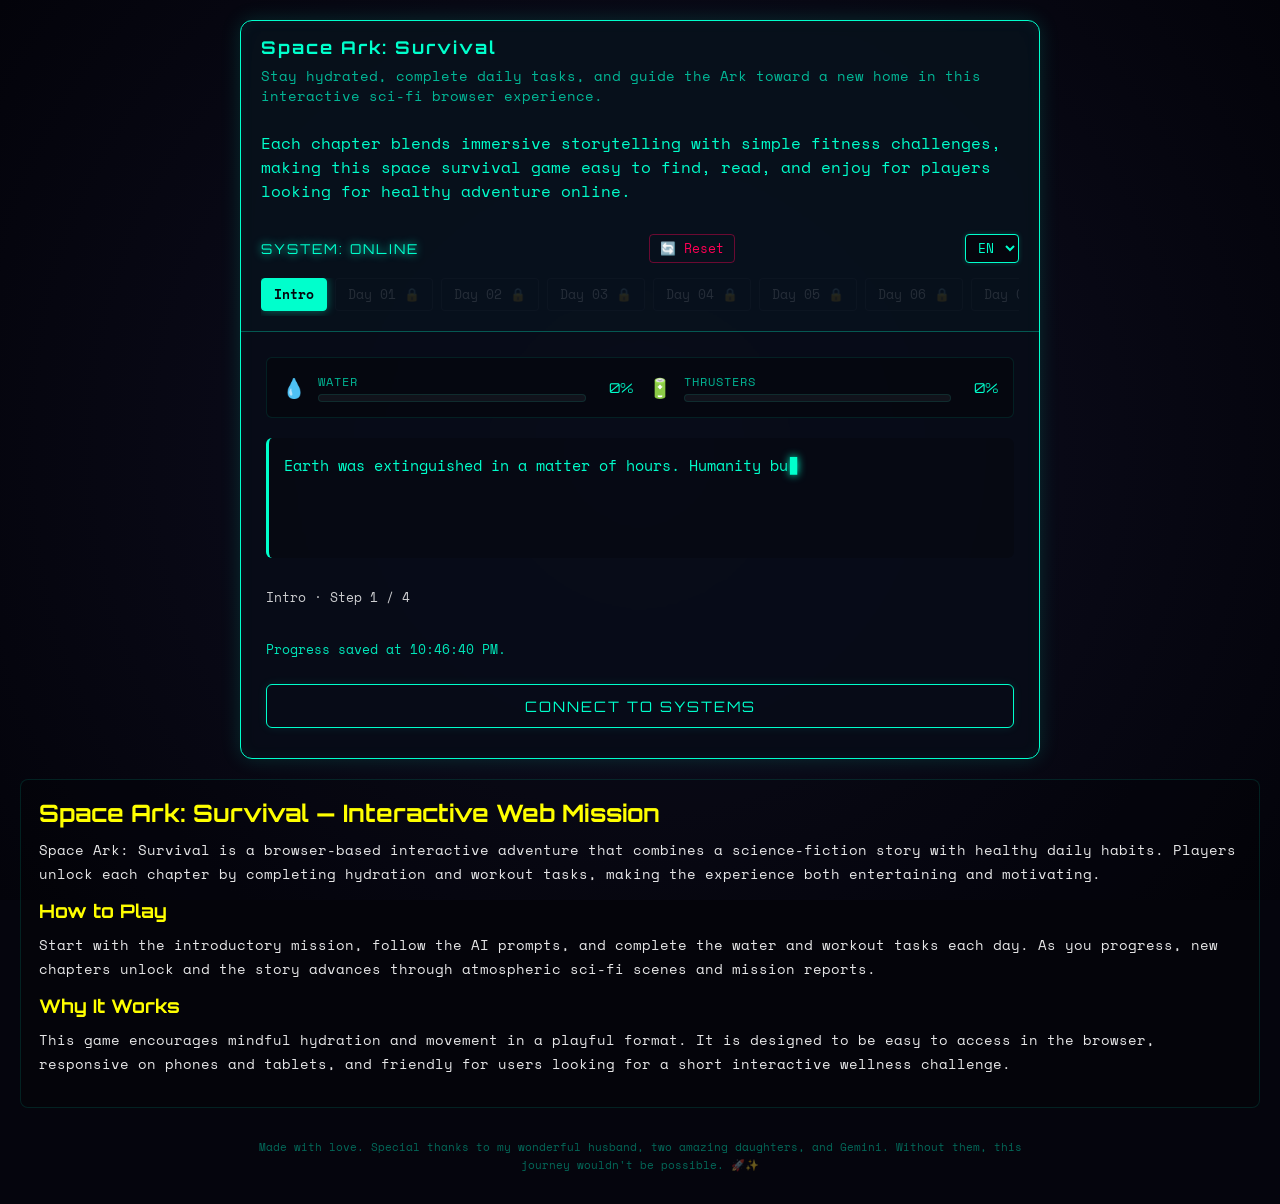
==== index-new.html @ a956c97c "Initial Space Ark website setup" ====
<!DOCTYPE html>
<html lang="en">
<head>
    <meta charset="UTF-8">
    <meta name="viewport" content="width=device-width, initial-scale=1.0">
    <title>Space Ark: Survival</title>
    <meta name="description" content="Space Ark: Survival is an interactive browser-based space adventure game that encourages hydration, exercise, and daily mission progress through a futuristic sci-fi storyline.">
    <meta name="keywords" content="space ark, survival game, browser game, interactive story, hydration challenge, fitness game, daily missions, sci-fi adventure">
    <meta name="author" content="Space Ark">
    <meta name="theme-color" content="#05050d">
    <link rel="canonical" href="https://yannnapol-a11y.github.io/space-ark/">
    <link rel="alternate" hreflang="en" href="https://yannnapol-a11y.github.io/space-ark/">
    <link rel="alternate" hreflang="ru" href="https://yannnapol-a11y.github.io/space-ark/">
    <link rel="alternate" hreflang="sr" href="https://yannnapol-a11y.github.io/space-ark/">
    <link rel="alternate" hreflang="x-default" href="https://yannnapol-a11y.github.io/space-ark/">
    <meta property="og:title" content="Space Ark: Survival">
    <meta property="og:description" content="Play an immersive space mission game, complete daily hydration and workout tasks, and unlock new chapters as you guide the Ark to a new home.">
    <meta property="og:type" content="website">
    <meta property="og:locale" content="en_US">
    <meta property="og:url" content="https://yannnapol-a11y.github.io/space-ark/">
    <meta property="og:image" content="https://yannnapol-a11y.github.io/space-ark/og-image.svg">
    <meta property="twitter:card" content="summary_large_image">
    <meta property="twitter:title" content="Space Ark: Survival">
    <meta property="twitter:description" content="Interactive web experience combining hydration, exercise and sci-fi storytelling in a space survival game.">
    <meta property="twitter:image" content="https://yannnapol-a11y.github.io/space-ark/og-image.svg">
    <meta property="twitter:image:alt" content="Space Ark: Survival social preview image">
    <link rel="icon" href="icon.svg" type="image/svg+xml">
    <link rel="apple-touch-icon" href="icon.svg">
    <link rel="manifest" href="manifest.webmanifest">
    <script type="application/ld+json">
    {
      "@context": "https://schema.org",
      "@type": "WebPage",
      "name": "Space Ark: Survival",
      "description": "Interactive browser-based space adventure that encourages hydration and fitness through daily mission challenges.",
      "inLanguage": "en",
      "mainEntity": {
        "@type": "SoftwareApplication",
        "name": "Space Ark: Survival",
        "applicationCategory": "Game",
        "operatingSystem": "Web",
        "about": "Interactive fitness and hydration game set on a space ark.",
        "description": "An immersive sci-fi browser game that blends hydration reminders and workout motivation with an adventure storyline."
      }
    }
    </script>
    <link rel="preconnect" href="https://fonts.googleapis.com">
    <link rel="preconnect" href="https://fonts.gstatic.com" crossorigin>
    <link href="https://fonts.googleapis.com/css2?family=Orbitron:wght@400;700&family=Space+Mono:ital,wght@0,400;0,700;1,400;1,700&display=swap" rel="stylesheet">
    <link rel="stylesheet" href="style-new.css">
</head>
<body>
    <a href="#main-content" class="skip-link">Skip to main content</a>
    <div class="stars"></div>

    <div class="terminal">
        <header class="terminal-header">
            <div class="terminal-title">
                <h1>Space Ark: Survival</h1>
                <p class="hero-summary">Stay hydrated, complete daily tasks, and guide the Ark toward a new home in this interactive sci-fi browser experience.</p>
                <p class="hero-detail">Each chapter blends immersive storytelling with simple fitness challenges, making this space survival game easy to find, read, and enjoy for players looking for healthy adventure online.</p>
            </div>
            <div class="status-container">
                <span class="status-indicator" id="status-indicator">SYSTEM: ONLINE</span>
                <button type="button" class="reset-btn" id="reset-btn" title="Reset progress">🔄 Reset</button>
                
                <label for="lang-select" class="sr-only">Language</label>
                <select id="lang-select" class="lang-select" aria-label="Language selector">
                    <option value="en">EN</option>
                    <option value="ru">RU</option>
                    <option value="sr">SR</option>
                </select>
            </div>
            <nav class="day-nav" id="dayNav" aria-label="Chapter navigation"></nav>
        </header>

        <main id="main-content" class="terminal-body">
            <section class="status-section" aria-labelledby="status-title">
                <h2 id="status-title" class="sr-only">Mission status</h2>
                <div class="hud">
                    <div class="hud-item">
                        <span class="hud-icon" aria-hidden="true">💧</span>
                        <div class="hud-bar-wrapper">
                            <span class="hud-label" id="label-water">Water</span>
                            <div class="hud-bar"><div class="hud-fill" id="hud-water"></div></div>
                        </div>
                        <span class="hud-percent" id="hud-water-txt">0%</span>
                    </div>
                    <div class="hud-item">
                        <span class="hud-icon" aria-hidden="true">🔋</span>
                        <div class="hud-bar-wrapper">
                            <span class="hud-label" id="label-energy">Thrusters</span>
                            <div class="hud-bar"><div class="hud-fill" id="hud-energy"></div></div>
                        </div>
                        <span class="hud-percent" id="hud-energy-txt">0%</span>
                    </div>
                </div>
            </section>

            <section class="story-section" aria-labelledby="story-title">
                <h2 id="story-title" class="sr-only">Current mission log</h2>
                <div class="output-wrapper">
                    <p id="story-text" class="typing-text" role="status" aria-live="polite" aria-atomic="true"></p>
                </div>
            </section>

            <div class="progress-indicator" id="progress-indicator" aria-live="polite"></div>
            <div class="save-state" id="save-state" aria-live="polite"></div>
            <div class="storage-warning hidden" id="storage-warning" role="alert">
                Warning: local storage is unavailable. Progress will not be saved.
            </div>

            <button type="button" id="action-btn" class="action-btn">START SYSTEMS CALIBRATION</button>
        </main>
    </div>

    <section class="seo-content" aria-labelledby="seo-heading">
        <h2 id="seo-heading">Space Ark: Survival — Interactive Web Mission</h2>
        <p>Space Ark: Survival is a browser-based interactive adventure that combines a science-fiction story with healthy daily habits. Players unlock each chapter by completing hydration and workout tasks, making the experience both entertaining and motivating.</p>
        <h3>How to Play</h3>
        <p>Start with the introductory mission, follow the AI prompts, and complete the water and workout tasks each day. As you progress, new chapters unlock and the story advances through atmospheric sci-fi scenes and mission reports.</p>
        <h3>Why It Works</h3>
        <p>This game encourages mindful hydration and movement in a playful format. It is designed to be easy to access in the browser, responsive on phones and tablets, and friendly for users looking for a short interactive wellness challenge.</p>
    </section>

    <footer class="terminal-footer">
        <p id="footer-thanks">Made with love. Special thanks to my wonderful husband, two amazing daughters, and Gemini. Without them, this journey wouldn't be possible. 🚀✨</p>
    </footer>

    <script src="script-new.js"></script>
</body>
</html>
---- style-new.css ----
*, *::before, *::after {
    box-sizing: border-box;
}

:root {
    --neon-cyan: #00ffcc;
    --neon-pink: #ff0055;
    --neon-yellow: #ffff00;
    --bg-dark: #05050d;
    --terminal-bg: rgba(8, 12, 24, 0.85);
    --font-title: 'Orbitron', sans-serif;
    --font-body: 'Space Mono', monospace;
}

body {
    background-color: var(--bg-dark);
    color: var(--neon-cyan);
    font-family: var(--font-body);
    margin: 0;
    padding: 20px;
    display: flex;
    flex-direction: column;
    justify-content: center;
    align-items: center;
    min-height: 100vh;
    box-sizing: border-box;
    overflow-x: hidden;
    touch-action: manipulation;
}

button,
input,
select,
textarea {
    touch-action: manipulation;
    -webkit-tap-highlight-color: transparent;
}

.stars {
    position: fixed;
    top: 0; left: 0;
    width: 100%; height: 100%;
    background: radial-gradient(circle, rgba(16,16,36,1) 0%, rgba(3,3,10,1) 100%);
    z-index: -1;
    overflow: hidden;
}

.star {
    position: absolute;
    background-color: #fff;
    border-radius: 50%;
    box-shadow: 0 0 6px #fff;
    opacity: 0;
    animation: blink infinite ease-in-out;
}

@keyframes blink {
    0%, 100% { opacity: 0; transform: scale(0.5); }
    50% { opacity: 0.8; transform: scale(1.2); }
}

.terminal {
    width: 100%;
    max-width: 800px;
    background-color: var(--terminal-bg);
    border: 1px solid var(--neon-cyan);
    border-radius: 12px;
    box-shadow: 0 0 20px rgba(0, 255, 204, 0.15), inset 0 0 15px rgba(0, 255, 204, 0.05);
    display: flex;
    flex-direction: column;
    overflow: hidden;
    backdrop-filter: blur(8px);
}

.terminal-header {
    border-bottom: 1px solid rgba(0, 255, 204, 0.3);
    padding: 15px 20px;
    background: rgba(0, 255, 204, 0.02);
}

.skip-link {
    position: absolute;
    left: 0;
    top: 0;
    transform: translateY(-120%);
    background: rgba(0, 0, 0, 0.9);
    color: var(--neon-cyan);
    padding: 10px 16px;
    z-index: 10;
    border-radius: 0 0 8px 0;
    text-decoration: none;
    transition: transform 0.2s ease;
}

.skip-link:focus-visible {
    transform: translateY(0);
    outline: 2px solid var(--neon-yellow);
}

.terminal-title {
    display: flex;
    flex-direction: column;
    gap: 8px;
    margin-bottom: 15px;
}

.terminal-title h1 {
    font-family: var(--font-title);
    font-size: 1.1rem;
    margin: 0;
    letter-spacing: 2px;
}

.hero-summary {
    margin: 0;
    color: rgba(0, 255, 204, 0.7);
    font-size: 0.85rem;
    line-height: 1.5;
}

.progress-indicator {
    color: rgba(255, 255, 255, 0.8);
    font-size: 0.8rem;
    margin: 10px 0 0;
    min-height: 24px;
}

.save-state {
    color: rgba(0, 255, 204, 0.9);
    font-size: 0.8rem;
    margin: 8px 0 0;
    min-height: 24px;
}

.storage-warning {
    background: rgba(255, 90, 90, 0.08);
    border: 1px solid rgba(255, 110, 110, 0.3);
    color: #ff9ea0;
    padding: 10px 14px;
    border-radius: 6px;
    font-size: 0.82rem;
    margin-top: 10px;
}

.nav-btn[aria-current="page"] {
    box-shadow: 0 0 16px rgba(255, 255, 255, 0.3);
}

.nav-btn:focus-visible,
.reset-btn:focus-visible,
.lang-select:focus-visible,
.action-btn:focus-visible,
.submit-btn:focus-visible,
.input-group input[type="number"]:focus-visible {
    outline: 2px solid var(--neon-cyan);
    outline-offset: 2px;
}

.status-container {
    display: flex;
    justify-content: space-between;
    align-items: center;
    margin-bottom: 15px;
}

.status-indicator {
    font-family: var(--font-title);
    font-size: 0.85rem;
    letter-spacing: 2px;
    text-shadow: 0 0 8px var(--neon-cyan);
}

.reset-btn {
    background: transparent;
    border: 1px solid rgba(255, 0, 85, 0.4);
    color: var(--neon-pink);
    font-family: var(--font-body);
    font-size: 0.8rem;
    padding: 4px 10px;
    border-radius: 4px;
    cursor: pointer;
    transition: all 0.2s ease;
}

.reset-btn:hover {
    background: rgba(255, 0, 85, 0.1);
    box-shadow: 0 0 8px var(--neon-pink);
}

.lang-select {
    background: var(--bg-dark);
    border: 1px solid var(--neon-cyan);
    color: var(--neon-cyan);
    font-family: var(--font-body);
    font-size: 0.8rem;
    padding: 3px 8px;
    border-radius: 4px;
    cursor: pointer;
    outline: none;
    box-shadow: 0 0 5px rgba(0, 255, 204, 0.2);
    transition: all 0.2s ease;
}

.lang-select:hover, .lang-select:focus {
    box-shadow: 0 0 10px var(--neon-cyan);
    background: rgba(0, 255, 204, 0.05);
}

.day-nav {
    display: flex;
    gap: 8px;
    overflow-x: auto;
    padding-bottom: 5px;
    scroll-snap-type: x mandatory;
}

.day-nav::-webkit-scrollbar {
    height: 4px;
}

.day-nav::-webkit-scrollbar-thumb {
    background: rgba(0, 255, 204, 0.3);
    border-radius: 2px;
}

.nav-btn {
    background: rgba(8, 16, 32, 0.6);
    border: 1px solid rgba(0, 255, 204, 0.2);
    color: rgba(0, 255, 204, 0.6);
    padding: 6px 12px;
    border-radius: 4px;
    cursor: pointer;
    font-family: var(--font-body);
    font-size: 0.8rem;
    white-space: nowrap;
    transition: all 0.2s ease;
    scroll-snap-align: start;
}

.nav-btn:hover:not(:disabled) {
    border-color: var(--neon-cyan);
    color: var(--neon-cyan);
    background: rgba(0, 255, 204, 0.05);
}

.nav-btn.active {
    border-color: var(--neon-cyan);
    color: var(--bg-dark);
    background-color: var(--neon-cyan);
    box-shadow: 0 0 10px rgba(0, 255, 204, 0.4);
    font-weight: bold;
}

.nav-btn:disabled {
    opacity: 0.4;
    cursor: not-allowed;
    border-color: rgba(255, 255, 255, 0.05);
    color: rgba(255, 255, 255, 0.3);
}

.terminal-body {
    padding: 25px;
    display: flex;
    flex-direction: column;
    gap: 20px;
    padding-bottom: 30px;
}

.seo-content {
    background: rgba(0, 0, 0, 0.2);
    border: 1px solid rgba(0, 255, 204, 0.12);
    padding: 18px;
    border-radius: 8px;
    color: rgba(255, 255, 255, 0.9);
    margin: 20px 0 0;
}

.seo-content h2,
.seo-content h3 {
    margin: 0 0 10px;
    color: var(--neon-yellow);
    font-family: var(--font-title);
}

.seo-content p {
    margin: 0 0 12px;
    line-height: 1.7;
    font-size: 0.9rem;
}

.hud {
    display: grid;
    grid-template-columns: 1fr 1fr;
    gap: 15px;
    background: rgba(0, 0, 0, 0.3);
    padding: 15px;
    border-radius: 6px;
    border: 1px solid rgba(0, 255, 204, 0.1);
}

.hud-item {
    display: flex;
    align-items: center;
    gap: 12px;
}

.hud-icon {
    font-size: 1.2rem;
}

.hud-bar-wrapper {
    flex-grow: 1;
}

.hud-label {
    font-size: 0.75rem;
    text-transform: uppercase;
    letter-spacing: 1px;
    display: block;
    margin-bottom: 4px;
    color: rgba(0, 255, 204, 0.7);
}

.hud-bar {
    height: 8px;
    background: rgba(255, 255, 255, 0.05);
    border-radius: 4px;
    overflow: hidden;
    border: 1px solid rgba(0, 255, 204, 0.1);
}

.hud-fill {
    width: 0;
    height: 100%;
    background: linear-gradient(90deg, #00b3ff, var(--neon-cyan));
    box-shadow: 0 0 8px var(--neon-cyan);
    transition: width 0.4s ease;
}

#hud-energy {
    background: linear-gradient(90deg, #ff0055, var(--neon-yellow));
    box-shadow: 0 0 8px var(--neon-pink);
}

.hud-percent {
    font-family: var(--font-title);
    font-size: 0.85rem;
    min-width: 35px;
    text-align: right;
}

.output-wrapper {
    min-height: 120px;
    background: rgba(0,0,0,0.2);
    padding: 15px;
    border-radius: 6px;
    border-left: 3px solid var(--neon-cyan);
}

.typing-text {
    line-height: 1.6;
    font-size: 0.95rem;
    margin: 0;
    white-space: pre-line;
}

/* Мигающий курсор во время печати */
.typing-cursor::after {
    content: '▋';
    color: var(--neon-cyan);
    animation: cursor-blink 0.7s step-end infinite;
    margin-left: 2px;
    text-shadow: 0 0 8px var(--neon-cyan);
}

@keyframes cursor-blink {
    0%, 100% { opacity: 1; }
    50% { opacity: 0; }
}


.orion-talk {
    color: #fff;
    border-left: 2px solid var(--neon-pink);
    padding-left: 15px;
    margin-bottom: 25px;
    font-style: italic;
}

.interactive-section {
    background: rgba(0, 255, 204, 0.01);
    border: 1px solid rgba(0, 255, 204, 0.1);
    border-radius: 6px;
    padding: 15px;
    margin-bottom: 20px;
}

.interactive-section h3 {
    margin-top: 0;
    font-family: var(--font-title);
    font-size: 0.85rem;
    letter-spacing: 1px;
    color: var(--neon-yellow);
    margin-bottom: 12px;
}

.task-item {
    display: flex;
    align-items: flex-start;
    gap: 10px;
    margin-bottom: 8px;
}

.task-item input[type="checkbox"] {
    margin-top: 4px;
    accent-color: var(--neon-cyan);
    cursor: pointer;
}

.task-item label {
    cursor: pointer;
    line-height: 1.4;
    font-size: 0.85rem;
}

.juice-box {
    background: rgba(0, 255, 204, 0.05);
    border: 1px dashed var(--neon-cyan);
    padding: 10px;
    border-radius: 4px;
    font-size: 0.8rem;
    margin-top: 8px;
    color: #fff;
}

.hidden {
    display: none !important;
}

.sr-only {
    position:absolute;
    width:1px;
    height:1px;
    padding:0;
    margin:-1px;
    overflow:hidden;
    clip:rect(0,0,0,0);
    border:0;
    white-space:nowrap;
}

.next-day-btn {
    margin-top: 20px;
}

.bonus-box {
    border-color: var(--neon-pink);
    background: rgba(255, 0, 85, 0.03);
}

.workout-desc {
    font-size: 0.85rem;
    line-height: 1.5;
    margin-bottom: 15px;
}

.workout-form {
    display: flex;
    flex-direction: column;
    gap: 8px;
}

.workout-form label {
    font-size: 0.75rem;
    color: rgba(0, 255, 204, 0.7);
}

.input-group {
    display: flex;
    gap: 10px;
}

.input-group input[type="number"] {
    background: var(--bg-dark);
    border: 1px solid rgba(0, 255, 204, 0.3);
    color: #fff;
    padding: 8px;
    font-family: var(--font-body);
    border-radius: 4px;
    width: 80px;
    outline: none;
}

.input-group input[type="number"]:focus {
    border-color: var(--neon-cyan);
    box-shadow: 0 0 8px rgba(0, 255, 204, 0.3);
}

.submit-btn {
    background: transparent;
    border: 1px solid var(--neon-cyan);
    color: var(--neon-cyan);
    padding: 8px 16px;
    font-family: var(--font-body);
    font-size: 0.8rem;
    border-radius: 4px;
    cursor: pointer;
    transition: all 0.2s ease;
}

.submit-btn:hover {
    background: rgba(0, 255, 204, 0.1);
    box-shadow: 0 0 10px rgba(0, 255, 204, 0.3);
}

.action-btn {
    background: transparent;
    border: 1px solid var(--neon-cyan);
    color: var(--neon-cyan);
    font-family: var(--font-title);
    padding: 12px 24px;
    font-size: 0.9rem;
    border-radius: 6px;
    cursor: pointer;
    letter-spacing: 2px;
    box-shadow: 0 0 10px rgba(0, 255, 204, 0.1);
    transition: all 0.3s ease;
    align-self: center;
    width: 100%;
}

.action-btn:hover {
    background-color: var(--neon-cyan);
    color: var(--bg-dark);
    box-shadow: 0 0 15px rgba(0, 255, 204, 0.5);
    font-weight: bold;
}

.next-day-btn {
    border-color: var(--neon-yellow);
    color: var(--neon-yellow);
    box-shadow: 0 0 10px rgba(255, 255, 0, 0.1);
}

.next-day-btn:hover {
    background-color: var(--neon-yellow);
    color: var(--bg-dark);
    box-shadow: 0 0 15px rgba(255, 255, 0, 0.5);
}

.victory-container h2 {
    font-family: var(--font-title);
    color: var(--neon-yellow);
    text-align: center;
    margin-top: 0;
}

.victory-log-title {
    color: var(--neon-pink);
    margin-bottom: 10px;
}

.victory-stats {
    display: flex;
    gap: 20px;
    margin-bottom: 20px;
    flex-wrap: wrap;
    justify-content: center;
}

.stat-box {
    border: 1px solid var(--neon-cyan);
    padding: 10px;
    border-radius: 4px;
    min-width: 160px;
    text-align: center;
}

.victory-step {
    margin-bottom: 15px;
}

.terminal-footer {
    width: 100%;
    max-width: 800px;
    margin-top: 30px;
    margin-bottom: 10px;
    text-align: center;
    font-size: 0.7rem;
    line-height: 1.6;
    color: rgba(0, 255, 204, 0.4);
    font-family: var(--font-body);
}

.terminal-footer p {
    margin: 0;
}

@media (prefers-reduced-motion: reduce) {
    * {
        scroll-behavior: auto !important;
        transition-duration: 0.01ms !important;
        animation-duration: 0.01ms !important;
        animation-iteration-count: 1 !important;
    }
}

/* ============================================
   МОБИЛЬНАЯ АДАПТАЦИЯ
   ============================================ */

/* Планшеты и большие телефоны (до 768px) */
@media (max-width: 768px) {
    body {
        padding: 10px;
        justify-content: flex-start;
        padding-top: 10px;
    }

    .terminal {
        border-radius: 8px;
    }

    .terminal-header {
        padding: 12px 15px;
    }

    .status-container {
        flex-wrap: wrap;
        gap: 8px;
        margin-bottom: 10px;
    }

    .status-indicator {
        font-size: 0.75rem;
        letter-spacing: 1px;
        flex: 1 1 auto;
    }

    .reset-btn {
        padding: 6px 12px;
        font-size: 0.75rem;
        min-height: 36px; /* удобнее тапать */
    }

    .lang-select {
        padding: 6px 10px;
        font-size: 0.8rem;
        min-height: 36px;
    }

    .day-nav {
        gap: 6px;
        padding-bottom: 8px;
    }

    .nav-btn {
        padding: 8px 10px;
        font-size: 0.72rem;
        min-height: 38px; /* стандартный размер touch target */
        border-radius: 6px;
    }

    .terminal-body {
        padding: 15px;
        gap: 15px;
    }

    /* HUD стекируется в одну колонку на маленьких экранах */
    .hud {
        grid-template-columns: 1fr;
        gap: 10px;
        padding: 12px;
    }

    .hud-item {
        gap: 10px;
    }

    .hud-bar {
        height: 10px; /* чуть толще — лучше видно */
    }

    .output-wrapper {
        min-height: 100px;
        padding: 12px;
    }

    .typing-text {
        font-size: 0.88rem;
        line-height: 1.65;
    }

    .orion-talk {
        font-size: 0.85rem;
        padding-left: 12px;
        margin-bottom: 18px;
    }

    .interactive-section {
        padding: 12px;
        margin-bottom: 15px;
    }

    .interactive-section h3 {
        font-size: 0.78rem;
    }

    .task-item label {
        font-size: 0.82rem;
    }

    /* Форма тренировки: кнопка под инпутом */
    .input-group {
        flex-direction: column;
        align-items: stretch;
        gap: 8px;
    }

    .input-group input[type="number"] {
        width: 100%;
        box-sizing: border-box;
        padding: 10px;
        font-size: 1rem;
        min-height: 44px;
    }

    .submit-btn {
        width: 100%;
        padding: 12px;
        font-size: 0.85rem;
        min-height: 44px;
        box-sizing: border-box;
    }

    .action-btn {
        padding: 14px 20px;
        font-size: 0.82rem;
        letter-spacing: 1px;
        min-height: 48px;
    }

    .next-day-btn {
        margin-top: 15px !important;
    }

    .juice-box {
        font-size: 0.78rem;
        padding: 10px;
    }

    .terminal-footer {
        margin-top: 20px;
        font-size: 0.65rem;
        padding: 0 10px;
    }

    .victory-container h2 {
        font-size: 1rem;
    }
}

/* Маленькие телефоны (до 480px) */
@media (max-width: 480px) {
    body {
        padding: 6px;
    }

    .terminal {
        border-radius: 6px;
    }

    .terminal-header {
        padding: 10px 12px;
    }

    .status-indicator {
        font-size: 0.68rem;
        letter-spacing: 0.5px;
    }

    .nav-btn {
        padding: 7px 8px;
        font-size: 0.65rem;
        min-height: 36px;
    }

    .terminal-body {
        padding: 12px;
        gap: 12px;
    }

    .hud-label {
        font-size: 0.68rem;
    }

    .hud-percent {
        font-size: 0.75rem;
        min-width: 30px;
    }

    .typing-text {
        font-size: 0.82rem;
    }

    .orion-talk {
        font-size: 0.8rem;
    }

    .task-item label {
        font-size: 0.78rem;
    }

    .workout-desc {
        font-size: 0.78rem;
    }

    .action-btn {
        font-size: 0.75rem;
        letter-spacing: 0.5px;
        padding: 12px 16px;
    }
}
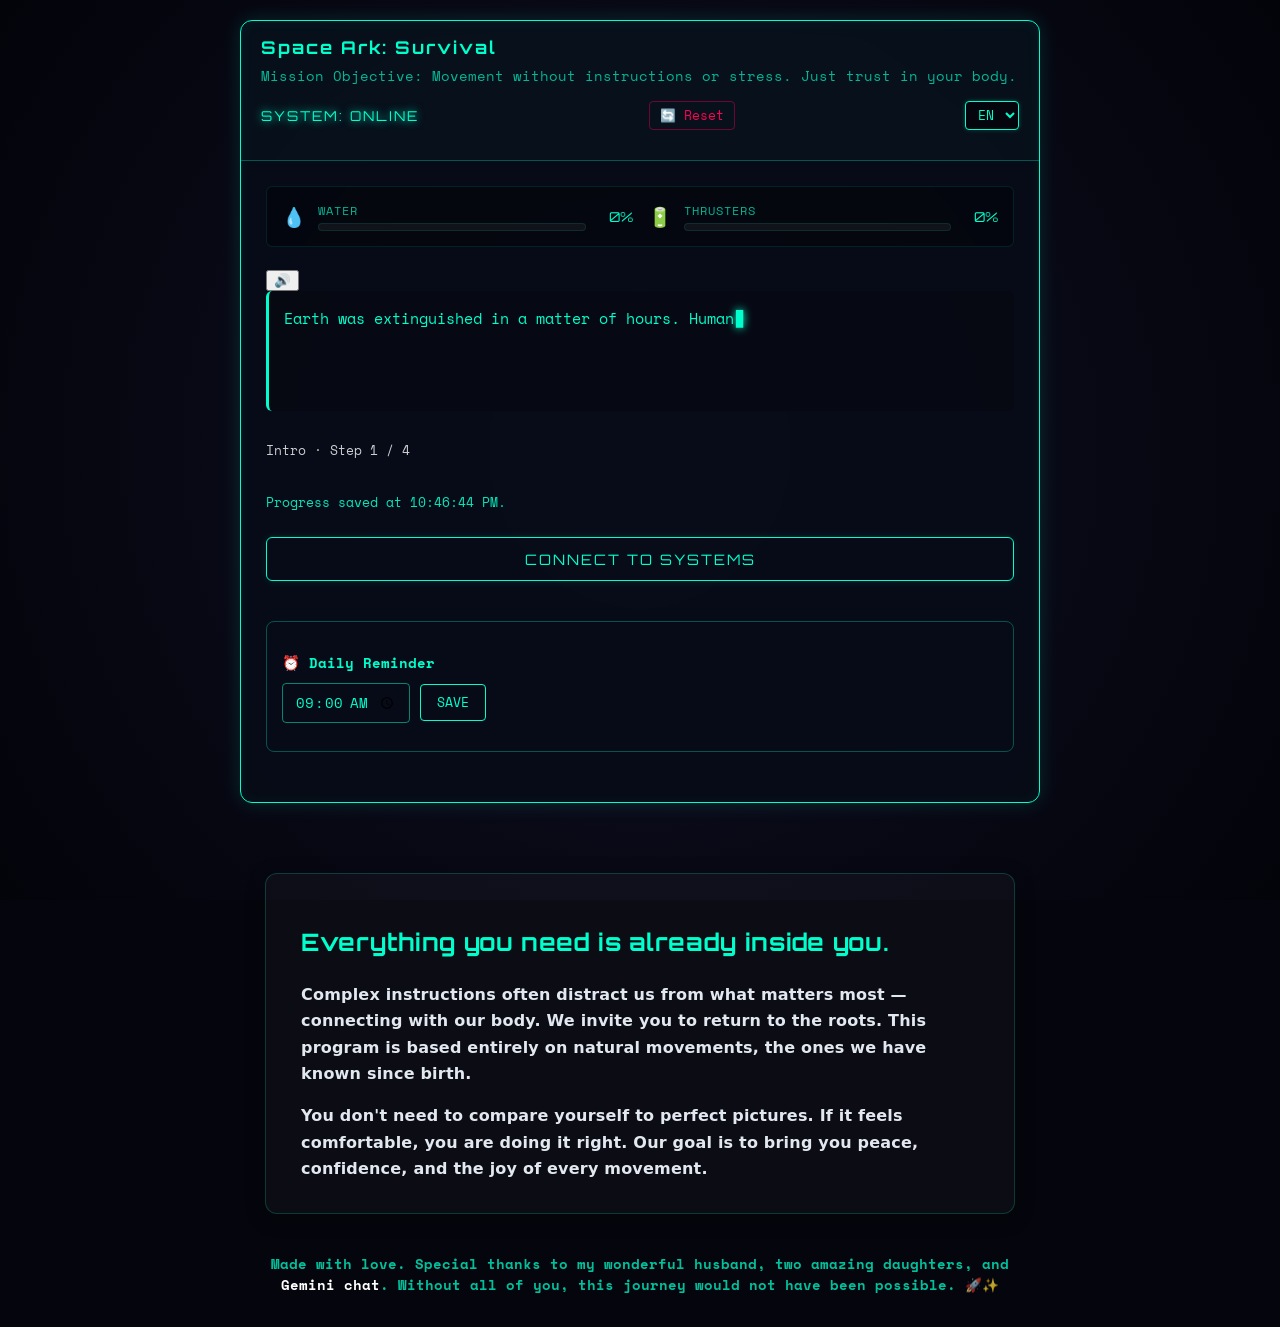
==== commit a7a6817d: "обновление" ====
--- a/index-new.html
+++ b/index-new.html
@@ -16,9 +16,14 @@
     <meta property="og:title" content="Space Ark: Survival">
     <meta property="og:description" content="Play an immersive space mission game, complete daily hydration and workout tasks, and unlock new chapters as you guide the Ark to a new home.">
     <meta property="og:type" content="website">
+    <meta property="og:site_name" content="Space Ark: Survival">
     <meta property="og:locale" content="en_US">
+    <meta property="og:locale:alternate" content="ru_RU">
+    <meta property="og:locale:alternate" content="sr_RS">
     <meta property="og:url" content="https://yannnapol-a11y.github.io/space-ark/">
     <meta property="og:image" content="https://yannnapol-a11y.github.io/space-ark/og-image.svg">
+    <meta name="robots" content="index, follow">
+    <meta name="googlebot" content="index, follow">
     <meta property="twitter:card" content="summary_large_image">
     <meta property="twitter:title" content="Space Ark: Survival">
     <meta property="twitter:description" content="Interactive web experience combining hydration, exercise and sci-fi storytelling in a space survival game.">
@@ -33,7 +38,7 @@
       "@type": "WebPage",
       "name": "Space Ark: Survival",
       "description": "Interactive browser-based space adventure that encourages hydration and fitness through daily mission challenges.",
-      "inLanguage": "en",
+      "inLanguage": ["en", "ru", "sr"],
       "mainEntity": {
         "@type": "SoftwareApplication",
         "name": "Space Ark: Survival",
@@ -50,28 +55,26 @@
     <link rel="stylesheet" href="style-new.css">
 </head>
 <body>
+    <div class="eye-blink-overlay"></div>
+    <div class="stars"></div>
     <a href="#main-content" class="skip-link">Skip to main content</a>
-    <div class="stars"></div>
-
-    <div class="terminal">
+    
+    <div class="terminal">       
         <header class="terminal-header">
             <div class="terminal-title">
                 <h1>Space Ark: Survival</h1>
-                <p class="hero-summary">Stay hydrated, complete daily tasks, and guide the Ark toward a new home in this interactive sci-fi browser experience.</p>
-                <p class="hero-detail">Each chapter blends immersive storytelling with simple fitness challenges, making this space survival game easy to find, read, and enjoy for players looking for healthy adventure online.</p>
-            </div>
+                <p class="hero-summary" id="mission-objective">Mission Objective: Movement without instructions or stress. Just trust in your body.</p>
+                </div>
             <div class="status-container">
                 <span class="status-indicator" id="status-indicator">SYSTEM: ONLINE</span>
-                <button type="button" class="reset-btn" id="reset-btn" title="Reset progress">🔄 Reset</button>
-                
+                <button type="button" class="reset-btn" id="reset-btn" title="Reset progress">🔄 Reset</button>               
                 <label for="lang-select" class="sr-only">Language</label>
                 <select id="lang-select" class="lang-select" aria-label="Language selector">
                     <option value="en">EN</option>
                     <option value="ru">RU</option>
                     <option value="sr">SR</option>
                 </select>
-            </div>
-            <nav class="day-nav" id="dayNav" aria-label="Chapter navigation"></nav>
+            </div>            
         </header>
 
         <main id="main-content" class="terminal-body">
@@ -98,11 +101,12 @@
             </section>
 
             <section class="story-section" aria-labelledby="story-title">
-                <h2 id="story-title" class="sr-only">Current mission log</h2>
-                <div class="output-wrapper">
-                    <p id="story-text" class="typing-text" role="status" aria-live="polite" aria-atomic="true"></p>
-                </div>
-            </section>
+    <h2 id="story-title" class="sr-only">Current mission log</h2>
+    <button type="button" id="speak-btn" class="speak-btn" aria-label="Read story aloud">🔊</button>
+    <div class="output-wrapper">
+        <p id="story-text" class="typing-text" role="status" aria-live="polite" aria-atomic="true"></p>
+    </div>
+</section>
 
             <div class="progress-indicator" id="progress-indicator" aria-live="polite"></div>
             <div class="save-state" id="save-state" aria-live="polite"></div>
@@ -110,23 +114,63 @@
                 Warning: local storage is unavailable. Progress will not be saved.
             </div>
 
-            <button type="button" id="action-btn" class="action-btn">START SYSTEMS CALIBRATION</button>
+            <button type="button" id="action-btn" class="action-btn">START SYSTEMS CALIBRATION</button>            
+        <div class="reminder-settings" id="reminder-settings">
+    <h3 id="reminder-title">⏰ Daily Reminder</h3>
+    <div class="input-group">
+        <input type="time" id="reminder-time" value="09:00">
+        <button type="button" id="save-reminder" class="submit-btn">SAVE</button>
+    </div>
+    <p id="reminder-status"></p>
+</div>
         </main>
     </div>
+ 
 
-    <section class="seo-content" aria-labelledby="seo-heading">
-        <h2 id="seo-heading">Space Ark: Survival — Interactive Web Mission</h2>
-        <p>Space Ark: Survival is a browser-based interactive adventure that combines a science-fiction story with healthy daily habits. Players unlock each chapter by completing hydration and workout tasks, making the experience both entertaining and motivating.</p>
-        <h3>How to Play</h3>
-        <p>Start with the introductory mission, follow the AI prompts, and complete the water and workout tasks each day. As you progress, new chapters unlock and the story advances through atmospheric sci-fi scenes and mission reports.</p>
-        <h3>Why It Works</h3>
-        <p>This game encourages mindful hydration and movement in a playful format. It is designed to be easy to access in the browser, responsive on phones and tablets, and friendly for users looking for a short interactive wellness challenge.</p>
-    </section>
-
-    <footer class="terminal-footer">
+    <footer class="terminal-footer">        
+    <div class="manifesto-container">
+        <h2 class="manifesto-title" id="manifesto-title">Everything you need is already inside you.</h2>
+        <div class="manifesto-text" id="manifesto-text">
+            <p>Complex instructions often distract us from what matters most — connecting with our body. We invite you to return to the roots. This program is based entirely on natural movements, the ones we have known since birth.</p>
+            <p>You dont need to compare yourself to perfect pictures. If it feels comfortable, you are doing it right. Our goal is to bring you peace, confidence, and the joy of every movement.</p>
+        </div>
+    </div>    
         <p id="footer-thanks">Made with love. Special thanks to my wonderful husband, two amazing daughters, and Gemini. Without them, this journey wouldn't be possible. 🚀✨</p>
     </footer>
 
     <script src="script-new.js"></script>
+    <script>
+        // Mobile dayNav: set select to current page and scroll active link into view
+        (function(){
+            const sel = document.getElementById('day-nav-select');
+            const nav = document.getElementById('dayNav');
+            if (sel) {
+                // set select to current file if option exists
+                const currentFile = (location.pathname.split('/').pop() || 'index-new.html');
+                const opt = Array.from(sel.options).find(o => o.value === currentFile);
+                if (opt) sel.value = currentFile;
+                sel.addEventListener('change', (e) => {
+                    const v = e.target.value;
+                    if (v) window.location.href = v;
+                });
+            }
+
+            // mark active link and scroll it into view
+            if (nav) {
+                const links = nav.querySelectorAll('a.day-link');
+                const currentFile = (location.pathname.split('/').pop() || 'index-new.html');
+                for (const a of links) {
+                    const href = a.getAttribute('href');
+                    const full = a.href || href;
+                    if (href === currentFile || full.endsWith('/' + currentFile) || full.endsWith(currentFile)) {
+                        a.classList.add('active');
+                        a.setAttribute('aria-current', 'page');
+                        try { a.scrollIntoView({behavior: 'smooth', inline: 'center', block: 'nearest'}); } catch (e) { a.scrollIntoView(); }
+                        break;
+                    }
+                }
+            }
+        })();
+    </script>
 </body>
 </html>
--- a/style-new.css
+++ b/style-new.css
@@ -1,15 +1,52 @@
-*, *::before, *::after {
-    box-sizing: border-box;
+.eye-blink-overlay {/* Этот элемент создаёт эффект "глаза, открывающегося из точки" при загрузке страницы */
+    position: fixed;/* Фиксируем его поверх всего контента */
+    top: 50%; /* Ставим ровно по центру вертикали */
+    left: 50%; /* Ставим ровно по центру горизонтали */
+    transform: translate(-50%, -50%); /* Центруем саму точку */
+    width: 0;/* Начинаем с нулевого размера, чтобы создать эффект раскрытия из точки */
+    height: 0;/* Изначально невидимый, будет расширяться до огромного размера */
+    background: transparent;/* Прозрачный центр, который будет расширяться */    
+    /* Главный фокус: прозрачный центр с гигантской черной тенью вокруг */
+    box-shadow: 0 0 0 100vmax #000; /* Огромная тень, которая будет расширяться, создавая эффект "глаза" или "портала" */
+    border-radius: 50% / 30%; /* Делает форму круглой, как глаз или портал */
+    z-index: 9999; /*Этот элемент должен быть на самом-самом верхнем слое, чтобы перекрывать весь контент во время анимации*/
+    pointer-events: none;/* Не мешаем кликам, так как это просто визуальный эффект */
+    animation: openFromPoint 4s forwards ease-in-out;/* Запускаем анимацию раскрытия из точки при загрузке страницы */
+}
+/* Сценарий раскрытия */
+@keyframes openFromPoint {/* Начинаем с маленькой точки и огромной тени */
+    0% {/* Начинаем с маленькой точки и огромной тени */
+        width: 0;/* Начинаем с нулевого размера, чтобы создать эффект раскрытия из точки */
+        height: 0;/* Изначально невидимый, будет расширяться до огромного размера */
+        border-radius: 50%; /* Начинаем с круглой точки */
+    }
+   40% {
+        /* К середине анимации делаем его супер-широким, но плоским */
+        width: 150vw; 
+        height: 4px; /* Вот она, тонкая щель! */
+        border-radius: 50% / 10%; /* Сильно прижимаем края */
+        opacity: 1;/* Щель полностью видна, создавая эффект "глаза, открывающегося из точки" */
+    }
+    100% {/* В конце анимации щель раскрывается вширь и исчезает, открывая сайт */
+        /* В самом конце щель раскрывается вширь и исчезает */
+        width: 300vw;/* Расширяем до огромного размера, чтобы полностью раскрыть сайт */
+        height: 300vh;/* Достаточно, чтобы покрыть весь экран, даже при прокрутке */
+        border-radius: 50%;/* Круглая форма сохраняется, но теперь это огромный "глаз", который раскрывается */
+        opacity: 0; /* Полностью растворяется, открывая сайт */
+    }
+}
+*, *::before, *::after {/* Универсальный селектор для всех элементов и их псевдоэлементов */
+    box-sizing: border-box;/* Устанавливаем box-sizing: border-box для всех элементов, чтобы padding и border включались в общую ширину и высоту элемента, что облегчает управление размерами и предотвращает неожиданные переполнения */
 }
 
 :root {
-    --neon-cyan: #00ffcc;
-    --neon-pink: #ff0055;
-    --neon-yellow: #ffff00;
-    --bg-dark: #05050d;
-    --terminal-bg: rgba(8, 12, 24, 0.85);
-    --font-title: 'Orbitron', sans-serif;
-    --font-body: 'Space Mono', monospace;
+    --neon-cyan: #00ffcc;/* Яркий неоновый циан для основных акцентов и текста */
+    --neon-pink: #ff0055;/* Яркий неоновый розовый для акцентов и важных элементов */
+    --neon-yellow: #ffff00;/* Яркий неоновый желтый для акцентов и важных элементов */
+    --bg-dark: #05050d;/* Очень темный фон для создания контраста с неоновыми цветами */
+    --terminal-bg: rgba(8, 12, 24, 0.85);/* Полупрозрачный темный фон для терминала, чтобы создать эффект глубины и "стеклянного" интерфейса */
+    --font-title: 'Orbitron', sans-serif;/* Стильный шрифт для заголовков, который придаёт футуристический вид */
+    --font-body: 'Space Mono', monospace;/* Моноширинный шрифт для основного текста, который напоминает терминал и придаёт атмосферу космической одиссеи */
 }
 
 body {
@@ -111,6 +148,22 @@
     letter-spacing: 2px;
 }
 
+.powered-badge {
+    display: inline-block;
+    align-self: flex-start;
+    margin-top: 4px;
+    padding: 6px 12px;
+    border-radius: 999px;
+    border: 1px solid rgba(0, 255, 204, 0.3);
+    background: rgba(0, 255, 204, 0.08);
+    color: #d8ffff;
+    font-size: 0.78rem;
+    letter-spacing: 0.04em;
+    text-transform: uppercase;
+    box-shadow: inset 0 0 6px rgba(0, 255, 204, 0.08);
+    max-width: fit-content;
+}
+
 .hero-summary {
     margin: 0;
     color: rgba(0, 255, 204, 0.7);
@@ -123,6 +176,78 @@
     font-size: 0.8rem;
     margin: 10px 0 0;
     min-height: 24px;
+}
+
+.mission-log {
+    background: rgba(0, 0, 0, 0.25);
+    border: 1px solid rgba(0, 255, 204, 0.15);
+    border-radius: 12px;
+    padding: 14px;
+    margin-top: 16px;
+}
+
+.mission-log-header {
+    display: flex;
+    align-items: center;
+    justify-content: space-between;
+    gap: 12px;
+    flex-wrap: wrap;
+    margin-bottom: 12px;
+}
+
+.mission-log-header h2 {
+    font-family: var(--font-title);
+    font-size: 0.95rem;
+    margin: 0;
+    color: var(--neon-yellow);
+}
+
+.share-btn {
+    background: transparent;
+    border: 1px solid rgba(0, 255, 204, 0.4);
+    color: var(--neon-cyan);
+    font-family: var(--font-body);
+    font-size: 0.8rem;
+    padding: 8px 12px;
+    border-radius: 999px;
+    cursor: pointer;
+    transition: all 0.2s ease;
+}
+
+.share-btn:hover,
+.share-btn:focus-visible {
+    background: rgba(0, 255, 204, 0.12);
+    outline: none;
+    box-shadow: 0 0 12px rgba(0, 255, 204, 0.25);
+}
+
+.mission-log-content {
+    font-size: 0.82rem;
+    line-height: 1.5;
+    color: rgba(255, 255, 255, 0.9);
+}
+
+.mission-log-content p,
+.mission-log-content ul {
+    margin: 0 0 10px;
+}
+
+.mission-log-content ul {
+    padding-left: 18px;
+}
+
+.mission-log-content li {
+    margin-bottom: 6px;
+}
+
+.share-message {
+    margin-top: 10px;
+    color: var(--neon-yellow);
+    font-size: 0.82rem;
+}
+
+.hidden {
+    display: none;
 }
 
 .save-state {
@@ -214,6 +339,15 @@
     scroll-snap-type: x mandatory;
 }
 
+.day-nav-select {
+    display: none;
+    background: var(--bg-dark);
+    border: 1px solid rgba(0,255,204,0.15);
+    color: var(--neon-cyan);
+    padding: 8px 10px;
+    border-radius: 6px;
+}
+
 .day-nav::-webkit-scrollbar {
     height: 4px;
 }
@@ -251,6 +385,61 @@
     font-weight: bold;
 }
 
+/* Day link styles (used in dayNav) */
+.day-link {
+    background: rgba(8, 16, 32, 0.6);
+    border: 1px solid rgba(0, 255, 204, 0.15);
+    color: rgba(0, 255, 204, 0.7);
+    padding: 6px 12px;
+    border-radius: 6px;
+    text-decoration: none;
+    font-family: var(--font-body);
+    font-size: 0.82rem;
+}
+
+.day-link.active {
+    border-color: var(--neon-cyan);
+    color: var(--bg-dark);
+    background-color: var(--neon-cyan);
+    box-shadow: 0 0 12px rgba(0, 255, 204, 0.25);
+    font-weight: 700;
+}
+
+/* Subtle transition + glow on hover/active */
+.day-link,
+.day-nav-select {
+    transition: transform 200ms ease, box-shadow 240ms ease, background-color 200ms ease;
+}
+
+.day-link:hover {
+    transform: translateY(-2px);
+    box-shadow: 0 6px 18px rgba(0, 255, 204, 0.12);
+}
+
+.day-link.active {
+    transform: translateY(-2px) scale(1.02);
+    box-shadow: 0 10px 30px rgba(0, 255, 204, 0.24), 0 0 30px rgba(0,255,204,0.08) inset;
+}
+
+/* Make the mobile select look like a button */
+.day-nav-select {
+    -webkit-appearance: none;
+    -moz-appearance: none;
+    appearance: none;
+    background: linear-gradient(180deg, rgba(0,255,204,0.06), rgba(0,255,204,0.02));
+    border: 1px solid rgba(0,255,204,0.18);
+    color: var(--neon-cyan);
+    padding: 12px 14px;
+    border-radius: 8px;
+    font-size: 0.9rem;
+    box-shadow: 0 6px 18px rgba(0, 255, 204, 0.06);
+}
+
+.day-nav-select:focus {
+    outline: none;
+    box-shadow: 0 10px 30px rgba(0,255,204,0.18);
+}
+
 .nav-btn:disabled {
     opacity: 0.4;
     cursor: not-allowed;
@@ -478,6 +667,33 @@
 .input-group {
     display: flex;
     gap: 10px;
+    align-items: center;
+    flex-wrap: wrap;
+}
+.timer-container {
+    display: flex;
+    align-items: center;
+    gap: 15px;
+}
+
+#timer-seconds {
+    font-family: 'Orbitron', sans-serif;
+    font-size: 2rem;
+    color: #00ffcc;
+    line-height: 1;
+}
+
+#timer-phase {
+    font-family: 'Space Mono', monospace;
+    font-size: 0.8rem;
+    letter-spacing: 2px;
+    color: #00ffcc;
+}
+
+#timer-rounds {
+    font-family: 'Space Mono', monospace;
+    font-size: 0.75rem;
+    color: rgba(180, 220, 210, 0.7);
 }
 
 .input-group input[type="number"] {
@@ -586,14 +802,85 @@
     margin-top: 30px;
     margin-bottom: 10px;
     text-align: center;
-    font-size: 0.7rem;
+    font-size: 0.85rem;
     line-height: 1.6;
-    color: rgba(0, 255, 204, 0.4);
+    color: rgba(0, 255, 204, 0.75);
     font-family: var(--font-body);
+}
+
+body.planet-page {
+    background: radial-gradient(circle at top, rgba(120, 255, 140, 0.08), transparent 30%),
+                linear-gradient(180deg, rgba(10, 30, 10, 0.95), rgba(0, 20, 0, 0.95));
+}
+
+body.planet-page .stars {
+    background: none;
+}
+
+body.planet-page .planet-scene {
+    position: fixed;
+    inset: 0;
+    z-index: 0;
+    background: radial-gradient(circle at 20% 30%, rgba(120, 255, 140, 0.12), transparent 16%),
+                radial-gradient(circle at 80% 25%, rgba(120, 255, 140, 0.1), transparent 14%),
+                linear-gradient(180deg, rgba(0, 40, 10, 0.6), rgba(0, 20, 5, 0.95));
+}
+
+body.planet-page .terminal {
+    position: relative;
+    z-index: 1;
+}
+
+body.planet-page .terminal-header {
+    background: rgba(5, 25, 10, 0.85);
+}
+
+body.planet-page .output-wrapper {
+    background: rgba(4, 20, 8, 0.92);
+    border: 1px solid rgba(100, 255, 120, 0.15);
+}
+
+body.planet-page .typing-text {
+    color: #d8ffe0;
+}
+
+body.planet-page .action-btn {
+    border-color: rgba(120, 255, 140, 0.8);
+    color: rgba(180, 255, 170, 0.95);
+}
+
+body.planet-page .action-btn:hover {
+    background-color: rgba(120, 255, 140, 0.15);
+}
+
+.terminal-footer.footer-highlight {
+    background: rgba(0, 255, 204, 0.08);
+    border: 1px solid rgba(0, 255, 204, 0.22);
+    border-radius: 10px;
+    padding: 16px 18px;
+    box-shadow: 0 0 28px rgba(0, 255, 204, 0.18);
+    animation: glow-footer 4s ease-in-out infinite;
 }
 
 .terminal-footer p {
     margin: 0;
+    font-weight: 600;
+}
+
+.terminal-footer strong,
+.terminal-footer em {
+    color: #ffffff;
+}
+
+@keyframes glow-footer {
+    0%, 100% {
+        box-shadow: 0 0 20px rgba(0, 255, 204, 0.12);
+        transform: translateY(0);
+    }
+    50% {
+        box-shadow: 0 0 28px rgba(0, 255, 204, 0.26);
+        transform: translateY(-1px);
+    }
 }
 
 @media (prefers-reduced-motion: reduce) {
@@ -654,6 +941,10 @@
         padding-bottom: 8px;
     }
 
+    /* On small screens show select instead of link list */
+    .day-nav a.day-link { display: none; }
+    .day-nav-select { display: block; width: 100%; }
+
     .nav-btn {
         padding: 8px 10px;
         font-size: 0.72rem;
@@ -785,6 +1076,10 @@
         min-height: 36px;
     }
 
+    /* Extra small phones: ensure select visible */
+    .day-nav a.day-link { display: none; }
+    .day-nav-select { display: block; width: 100%; }
+
     .terminal-body {
         padding: 12px;
         gap: 12px;
@@ -821,3 +1116,70 @@
         padding: 12px 16px;
     }
 }
+.manifesto-container {
+    max-width: 750px; /* Немного сузили, чтобы строка не была слишком длинной — так глаза меньше устают при чтении */
+    margin: 40px auto; /* Сделали больше воздуха вокруг блока */
+    padding: 30px 35px; /* Увеличили внутренние отступы, чтобы тексту было просторно */
+    background: rgba(255, 255, 255, 0.03); /* Чуть-чуть плотнее фон, чтобы отделить от звездного неба */
+    border: 1px solid rgba(0, 255, 204, 0.2); /* Сделали неоновую рамку капельку заметнее */
+    border-radius: 12px; /* Мягкие скругленные углы */
+    text-align: left;
+    box-shadow: 0 4px 20px rgba(0, 0, 0, 0.3); /* Добавили глубины за счет мягкой тени */
+}
+
+.manifesto-title {
+    font-family: 'Orbitron', system-ui, -apple-system, sans-serif; /* Orbitron для футуризма */
+    font-size: 1.5rem; /* Сделали заголовок крупнее и заметнее */
+    color: #00ffcc; /* Твой фирменный бирюзовый, он отлично горит на темном фоне */
+    margin-bottom: 20px;
+    letter-spacing: 0.7px;
+    font-weight: 700;
+}
+
+.manifesto-text p {
+    /* Главный секрет читаемости: используем системные шрифты без засечек, они идеальны для чтения больших текстов */
+    font-family: system-ui, -apple-system, BlinkMacSystemFont, "Segoe UI", Roboto, Helvetica, Arial, sans-serif;
+    font-size: 1rem; /* Увеличили размер букв (было 0.95, стало 1.1) — теперь не нужно вглядываться! */
+    line-height: 1.65; /* Идеальное расстояние между строками, чтобы они не слипались */
+    
+    /* Цвет текста: не ядовито-белый, а мягкий, благородный светло-серый/молочный. 
+       Он дает великолепную читаемость и при этом совершенно не утомляет зрение */
+    color: #e2e8f0; 
+    
+    margin-bottom: 16px;
+    letter-spacing: 0.2px; /* Чуть-чуть раздвинули буквы для воздушности */
+}
+
+.manifesto-text p:last-child {
+    margin-bottom: 0;
+}
+.reminder-settings {
+    margin: 20px 0;
+    padding: 15px;
+    border: 1px solid rgba(0, 255, 204, 0.3);
+    border-radius: 8px;
+}
+
+.reminder-settings h3 {
+    font-family: 'Space Mono', monospace;
+    font-size: 0.9rem;
+    color: #00ffcc;
+    margin-bottom: 10px;
+}
+
+#reminder-status {
+    font-family: 'Space Mono', monospace;
+    font-size: 0.8rem;
+    color: rgba(180, 220, 210, 0.8);
+    margin-top: 8px;
+}
+
+input[type="time"] {
+    background: transparent;
+    border: 1px solid rgba(0, 255, 204, 0.5);
+    color: #00ffcc;
+    padding: 8px 12px;
+    font-family: 'Space Mono', monospace;
+    font-size: 0.85rem;
+    border-radius: 4px;
+}
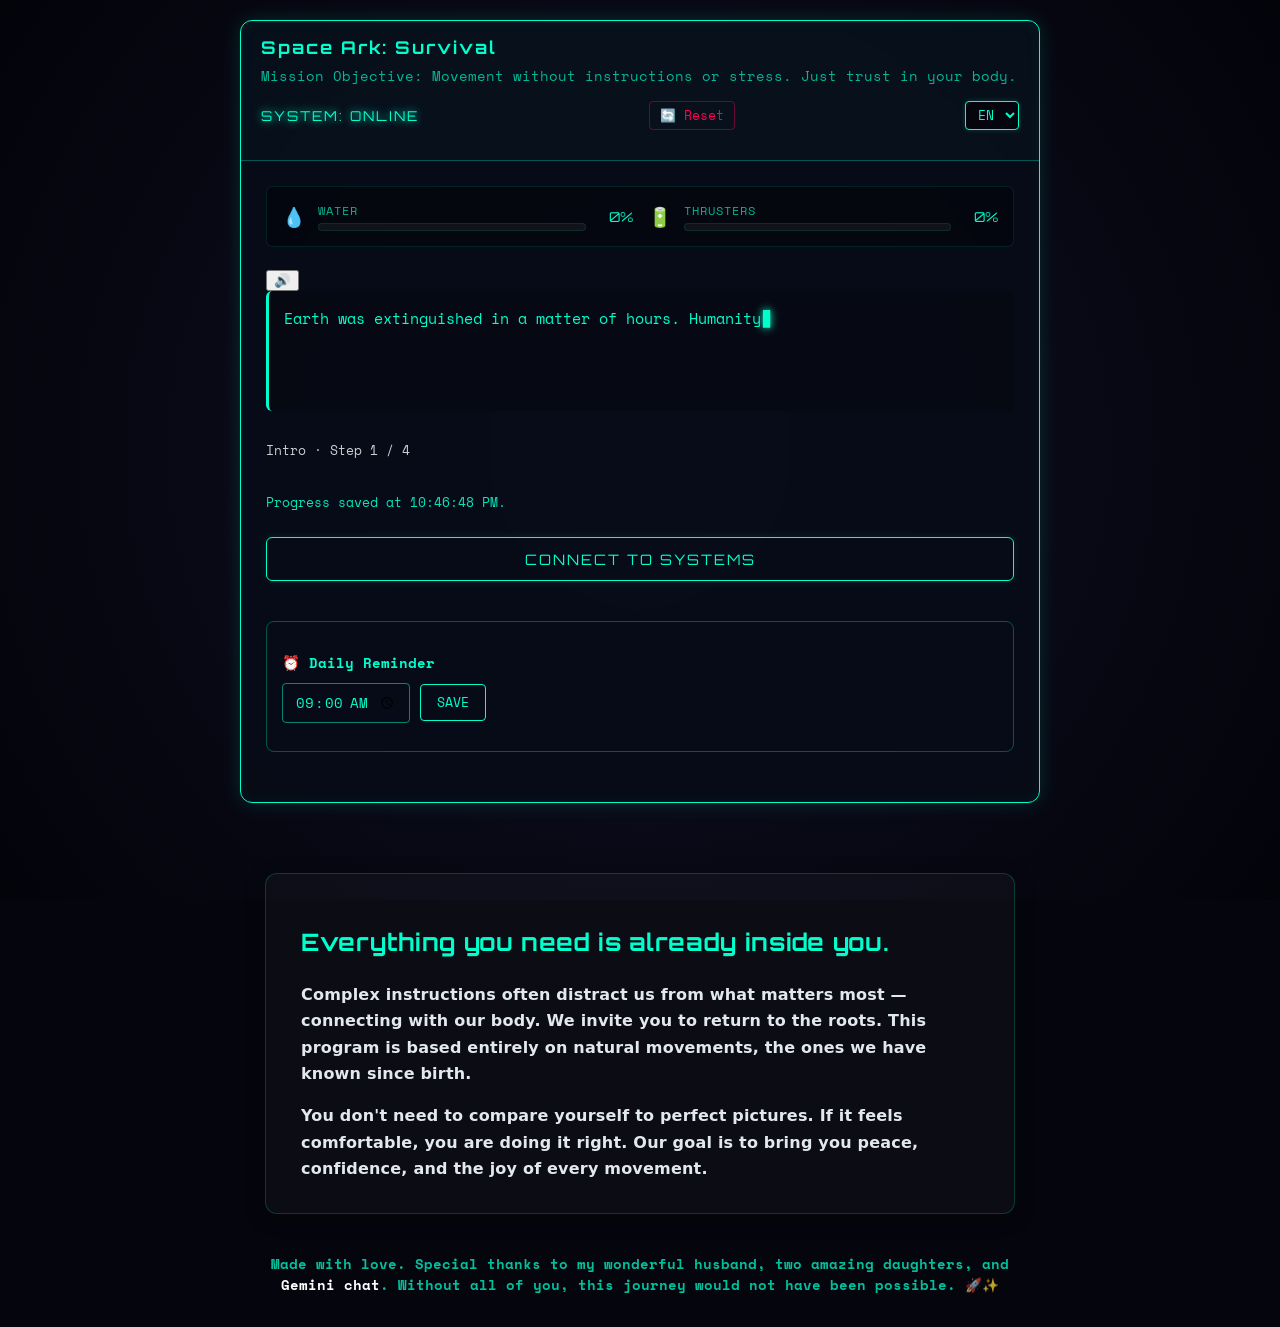
==== commit 0de7db61: "Update index-new.html" ====
--- a/index-new.html
+++ b/index-new.html
@@ -173,4 +173,4 @@
         })();
     </script>
 </body>
-</html>+</html>
